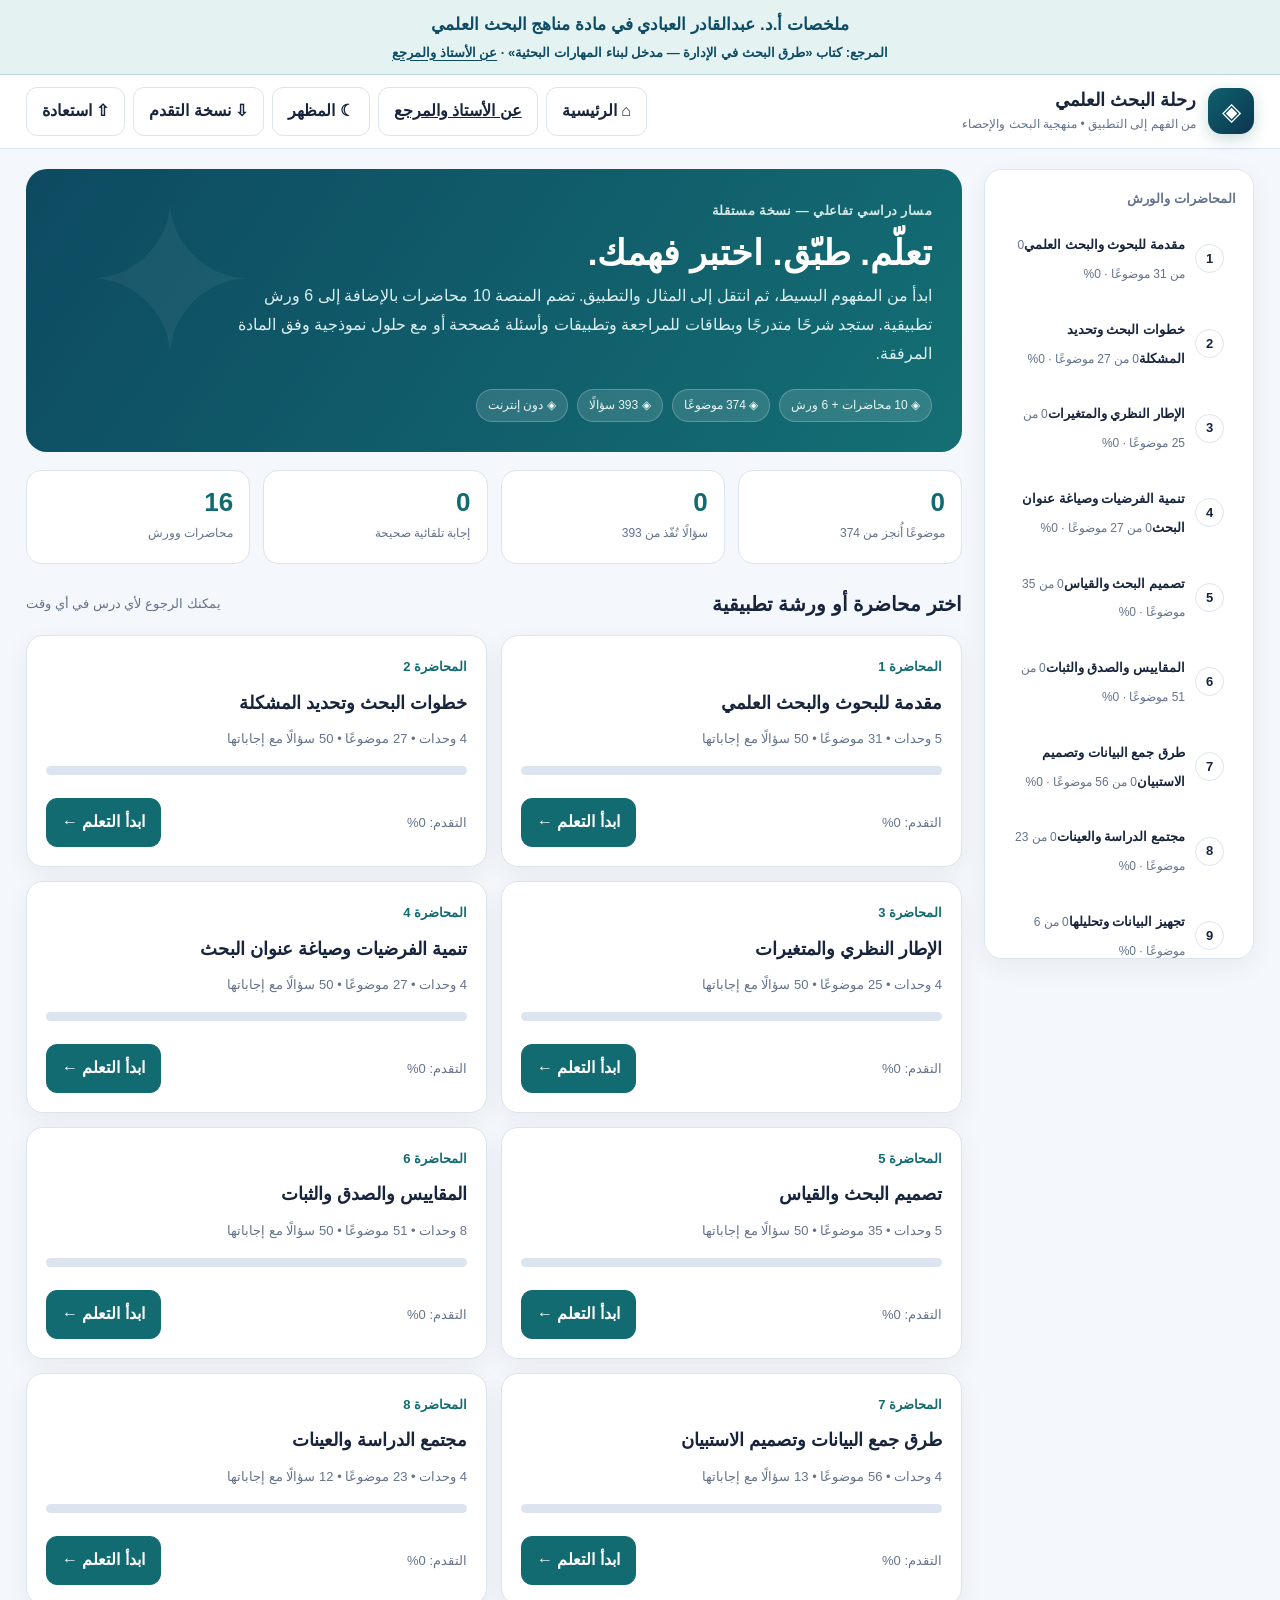
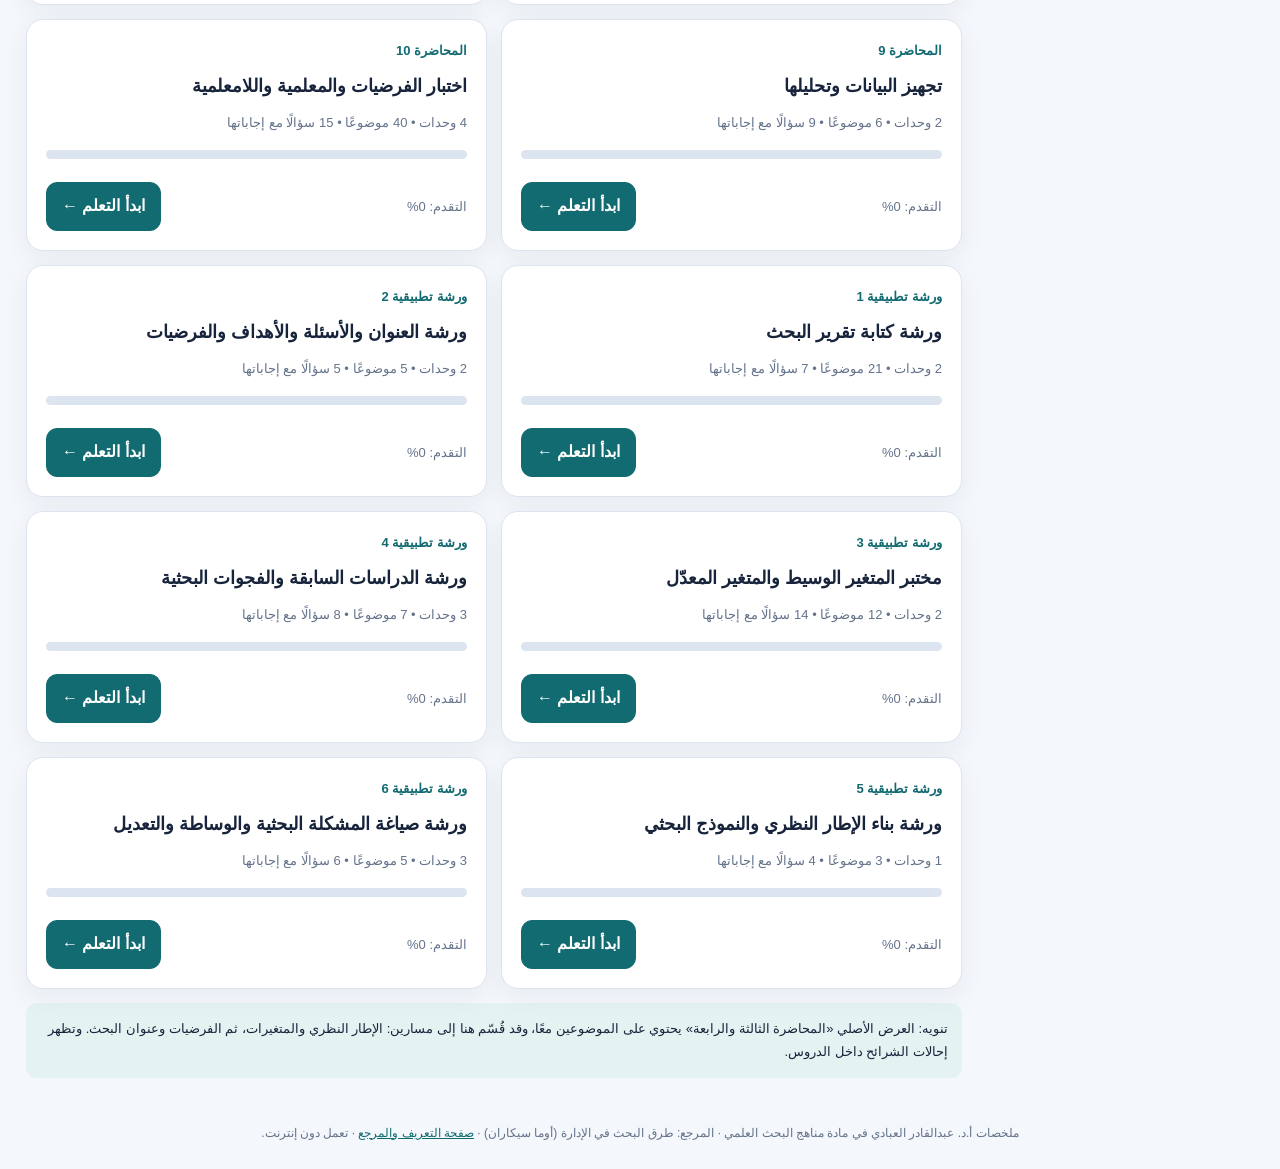
==== index.html @ 47e20164 "feat: add index.html academic credits and documentation" ====
<!DOCTYPE html>
<html lang="ar" dir="rtl">
<head>
<meta charset="UTF-8"/><meta name="viewport" content="width=device-width, initial-scale=1.0"/>
<meta name="color-scheme" content="light dark"/>
<title>ملخصات أ.د. عبدالقادر العبادي | مناهج البحث العلمي التفاعلية</title>
<!-- أنماط المنصة في ملف مستقل لتسهيل مراجعتها وتعديلها. -->
<link rel="stylesheet" href="assets/css/style.css"/>
</head>
<body>
<!-- نسبة المحتوى التعليمي للمحاضر لا تعني نسبة تأليف الكتاب إليه. -->
<div class="academic-ribbon">ملخصات أ.د. عبدالقادر العبادي في مادة مناهج البحث العلمي
<span>المرجع: كتاب «طرق البحث في الإدارة — مدخل لبناء المهارات البحثية» · <a href="about.html">عن الأستاذ والمرجع</a></span></div>
<header class="top"><div class="wrap"><div class="brand"><div class="logo">◈</div><div><strong>رحلة البحث العلمي</strong><div class="tiny">من الفهم إلى التطبيق • منهجية البحث والإحصاء</div></div></div><div class="topactions"><button class="btn hide-sm" data-action="dashboard">⌂ الرئيسية</button><a class="btn source-link" href="about.html">عن الأستاذ والمرجع</a><button class="btn" data-action="theme" id="themeButton">☾ المظهر</button><button class="btn hide-sm" data-action="export">⇩ نسخة التقدم</button><button class="btn hide-sm" data-action="import">⇧ استعادة</button><input type="file" id="progressUpload" accept=".json,application/json" hidden /></div></div></header>
<div class="wrap layout"><aside class="sidebar"><h3>المحاضرات والورش</h3><nav id="sideNav"></nav><details class="mobileCourseMenu"><summary>☰ اختر المحاضرة أو الورشة</summary><nav id="mobileNav"></nav></details><div class="notice" id="sideNote">يُحفظ تقدمك تلقائيًا على جهازك ما دامت بيانات المتصفح محفوظة.</div><div style="display:flex;gap:6px;flex-wrap:wrap;margin-top:10px"><button class="btn" style="padding:6px 9px;font-size:11px" data-action="export">⇩ تصدير التقدم</button><button class="btn" style="padding:6px 9px;font-size:11px" data-action="import">⇧ استعادة التقدم</button></div></aside><main id="app" class="scroll-top" aria-live="polite"></main></div>
<footer class="footer">ملخصات أ.د. عبدالقادر العبادي في مادة مناهج البحث العلمي · المرجع: طرق البحث في الإدارة (أوما سيكاران) · <a href="about.html">صفحة التعريف والمرجع</a> · تعمل دون إنترنت.</footer>
<!-- الترتيب مهم: تُحمّل بيانات المحاضرات قبل منطق الواجهة. -->
<script src="assets/js/course-data.js"></script>
<script src="assets/js/app.js"></script>
</body></html>
---- assets/css/style.css ----
/* تصميم RTL متجاوب. يتم استخدام متغيرات CSS لتعديل الألوان وتخطيط الأجهزة. */

:root { --bg:#f4f7fb; --paper:#ffffff; --ink:#17243c; --muted:#64738b; --edge:#dbe4ef; --brand:#126b71; --brand2:#0d4c64; --soft:#e4f2f2; --accent:#df9b42; --good:#136e54; --bad:#a33b3c; --shade:#f8fafc; --shadow:0 8px 26px rgba(34,58,92,.06); }
*{box-sizing:border-box}html{scroll-behavior:smooth} body{font-family:'Segoe UI',Tahoma,Arial,sans-serif;background:var(--bg);color:var(--ink);margin:0;line-height:1.8}body.dark{--bg:#101926;--paper:#172438;--ink:#edf3fc;--muted:#b0bed0;--edge:#34465b;--brand:#48b2a7;--brand2:#91cfd3;--soft:#1c3a43;--accent:#f3c171;--good:#70c4a2;--bad:#f49393;--shade:#1c2d42;--shadow:0 8px 26px rgba(0,0,0,.14)}button,input,select,textarea{font:inherit}button{cursor:pointer}a{color:var(--brand)}.wrap{max-width:1420px;margin:auto;padding:20px 26px}.top{background:var(--paper);border-bottom:1px solid var(--edge);position:sticky;top:0;z-index:30}.top .wrap{display:flex;justify-content:space-between;align-items:center;gap:16px;padding-top:12px;padding-bottom:12px}.brand{display:flex;align-items:center;gap:12px;min-width:0}.logo{border-radius:14px;width:46px;height:46px;display:grid;place-items:center;background:linear-gradient(135deg,#0e626f,#0d344f);color:white;font-size:25px;box-shadow:0 5px 16px rgba(9,90,95,.22)}.brand strong{display:block;font-size:18px;line-height:1.5}.tiny{color:var(--muted);font-size:12px}.topactions{display:flex;gap:8px;align-items:center;flex-wrap:wrap}.btn{border:1px solid var(--edge);background:var(--paper);color:var(--ink);border-radius:11px;padding:9px 15px;font-weight:650;transition:.15s}.btn:hover{border-color:var(--brand);transform:translateY(-1px)}.btn:focus-visible,.unitbtn:focus-visible,.navitem:focus-visible,.answer:focus-visible{outline:3px solid var(--accent);outline-offset:3px}.btn.primary{color:white;background:#126b71;border-color:#126b71}.btn.muted{background:var(--shade)}.btn.gold{background:#f4e4c7;color:#6b4d12;border-color:#e4c28a}.btn:disabled{opacity:.45;cursor:not-allowed;transform:none}.layout{display:grid;grid-template-columns:270px minmax(0,1fr);gap:22px;align-items:start}.sidebar{position:sticky;top:90px;max-height:calc(100vh - 110px);overflow:auto;background:var(--paper);border:1px solid var(--edge);border-radius:18px;padding:17px;box-shadow:var(--shadow)}.sidebar h3{font-size:13px;margin:0 0 8px;color:var(--muted)}.navitem{width:100%;display:flex;gap:10px;align-items:center;text-align:right;padding:11px;border:1px solid transparent;background:transparent;color:var(--ink);border-radius:12px;margin:3px 0}.navitem:hover{background:var(--shade)}.navitem.active{background:var(--soft);border-color:var(--edge)}.circle{width:29px;height:29px;border:1px solid var(--edge);border-radius:50%;display:grid;place-items:center;flex:0 0 29px;font-weight:750;font-size:13px}.navitem.active .circle{background:var(--brand);color:#fff}.name{font-size:13px;font-weight:700;line-height:1.5}.thinbar{height:6px;border-radius:100px;background:var(--edge);overflow:hidden;margin-top:5px}.thinbar > span{display:block;height:100%;background:var(--brand);border-radius:100px}.panel{background:var(--paper);border:1px solid var(--edge);border-radius:18px;padding:24px;box-shadow:var(--shadow)}.hero{background:linear-gradient(125deg,#0d4a61,#146f74);color:#fff;padding:30px;border-radius:21px;overflow:hidden;position:relative}.hero::after{content:'✦';font-size:210px;color:rgba(255,255,255,.055);position:absolute;left:6%;top:-75px;pointer-events:none}.hero h1{font-size:clamp(25px,3vw,35px);margin:6px 0 5px;line-height:1.4}.hero p{color:#dbeef0;max-width:700px;margin:5px 0 20px}.eyebrow{letter-spacing:.03em;color:#d3e8e6;font-size:13px;font-weight:700}.chips{display:flex;gap:9px;flex-wrap:wrap}.chip{display:inline-flex;gap:7px;align-items:center;border:1px solid var(--edge);padding:5px 11px;border-radius:100px;font-size:12px;color:var(--muted);background:var(--paper)}.hero .chip{color:#e9f6f5;background:rgba(255,255,255,.13);border-color:rgba(255,255,255,.22)}.metrics{display:grid;grid-template-columns:repeat(4,1fr);gap:13px;margin:18px 0}.metric{background:var(--paper);border:1px solid var(--edge);border-radius:15px;padding:16px}.metric strong{font-size:26px;display:block;line-height:1.2;color:var(--brand)}.metric span{color:var(--muted);font-size:12px}.sect{display:flex;justify-content:space-between;align-items:center;gap:10px;margin:22px 0 13px}.sect h2{font-size:20px;margin:0}.grid{display:grid;grid-template-columns:repeat(2,1fr);gap:14px}.course{border:1px solid var(--edge);background:var(--paper);border-radius:17px;padding:19px;display:flex;flex-direction:column;gap:8px;box-shadow:var(--shadow)}.course h3{font-size:18px;margin:0}.course .num{font-size:13px;font-weight:700;color:var(--brand)}.course p{font-size:13px;color:var(--muted);margin:0;flex:1}.course-foot{display:flex;justify-content:space-between;gap:8px;align-items:center}.muted{color:var(--muted)}.small{font-size:13px}.lessonhead{margin-bottom:17px}.lessonhead h1{font-size:29px;margin:5px 0}.lessonhead p{color:var(--muted);margin:4px 0}.tabs{display:flex;flex-wrap:wrap;gap:8px;margin-bottom:18px}.tab{padding:11px 19px;border-radius:13px;border:1px solid var(--edge);background:var(--paper);color:var(--ink);font-size:14px;font-weight:750}.tab.active{background:var(--brand);border-color:var(--brand);color:#fff}.subhead{font-size:18px;margin:0 0 10px}.units{display:flex;flex-wrap:wrap;gap:8px;margin-bottom:15px}.unitbtn{border-radius:12px;background:var(--paper);border:1px solid var(--edge);padding:9px 13px;text-align:right;color:var(--ink);font-size:12px;font-weight:650}.unitbtn.active{background:var(--soft);border-color:var(--brand)}.pill{font-size:11px;display:inline-block;border-radius:50px;padding:2px 9px;background:var(--shade);color:var(--muted)}.progressline{height:9px;background:var(--edge);overflow:hidden;border-radius:50px;margin:8px 0 15px}.progressline>div{height:100%;background:linear-gradient(90deg,#37a48b,#126b71);border-radius:50px}.lessonCard{padding:25px;border-radius:17px;border:1px solid var(--edge);background:var(--paper)}.lessonCard h2{font-size:25px;margin:8px 0 10px;line-height:1.5}.lessonCard p{font-size:16px;margin:12px 0}.phead{display:flex;align-items:center;justify-content:space-between;gap:12px}.source{color:var(--muted);font-size:12px}.callout{background:var(--soft);border-right:4px solid var(--brand);padding:17px;border-radius:11px;margin-top:19px}.callout strong{display:block;margin-bottom:5px}.callout p{margin:0;font-size:14px}.tableWrap{overflow:auto;max-width:100%;margin:17px 0;border-radius:12px;border:1px solid var(--edge)}table{width:100%;border-collapse:collapse;min-width:340px;font-size:14px}th,td{padding:10px 13px;border-bottom:1px solid var(--edge);text-align:right;vertical-align:top}th{background:var(--soft)}tr:last-child td{border-bottom:0}.stepfoot{display:flex;gap:8px;align-items:center;justify-content:space-between;margin-top:18px;flex-wrap:wrap}.learnNote{font-size:13px;background:var(--shade);border-radius:10px;padding:13px 15px;margin-top:14px;color:var(--muted)}.flash{min-height:260px;border:1px solid var(--brand);border-radius:17px;background:radial-gradient(ellipse at top,#e6f4f1,transparent 80%),var(--paper);display:flex;align-items:center;justify-content:center;text-align:center;flex-direction:column;gap:15px;padding:35px;cursor:pointer}.dark .flash{background:radial-gradient(ellipse at top,#1d4947,transparent 80%),var(--paper)}.flash h2{margin:0;font-size:25px}.flash p{font-size:16px;max-width:720px;margin:0}.flash .tiny{font-size:14px}.quiz-top{display:flex;justify-content:space-between;align-items:center;gap:13px;flex-wrap:wrap}.question{font-size:20px;font-weight:750;margin:12px 0 23px}.answers{display:grid;gap:10px}.answer{display:flex;gap:13px;align-items:center;text-align:right;padding:14px 18px;border-radius:12px;border:1px solid var(--edge);background:var(--paper);color:var(--ink);width:100%}.answer:hover:not(:disabled){border-color:var(--brand);background:var(--shade)}.answer.correct{border-color:var(--good);background:rgba(43,153,103,.1)}.answer.wrong{border-color:var(--bad);background:rgba(205,65,69,.08)}.answer:disabled{cursor:default}.answer .letter{border-radius:10px;background:var(--shade);font-weight:800;width:29px;height:29px;display:grid;place-items:center;flex:0 0 29px}.feedback{margin-top:17px;border:1px solid var(--edge);background:var(--shade);border-radius:13px;padding:17px}.feedback strong{display:block;margin-bottom:4px}.feedback p{margin:0;color:var(--muted)}.qaNav{display:flex;flex-wrap:wrap;gap:6px;margin:15px 0}.qnavbtn{border:1px solid var(--edge);background:var(--paper);border-radius:8px;width:35px;height:32px;color:var(--ink);font-size:12px}.qnavbtn.active{border-color:var(--brand);box-shadow:inset 0 0 0 1px var(--brand)}.qnavbtn.done{background:var(--soft)}.input{width:100%;border:1px solid var(--edge);border-radius:11px;padding:11px;background:var(--paper);color:var(--ink);outline-offset:2px}.field{margin:10px 0}.field label{font-weight:650;display:block;font-size:13px;margin-bottom:6px}.equation{background:var(--shade);padding:19px;border-radius:12px;direction:ltr;text-align:center;font-size:clamp(20px,3vw,28px);font-weight:750;color:var(--brand);font-family:Georgia,serif}.labgrid{display:grid;grid-template-columns:1fr 1fr;gap:15px}.diagram{display:flex;gap:9px;align-items:center;justify-content:center;flex-wrap:wrap;padding:17px}.node{border:2px solid var(--edge);background:var(--paper);border-radius:12px;padding:14px 17px;min-width:140px;text-align:center;font-weight:700}.arrow{font-size:27px;color:var(--brand)}.mini{font-size:12px;color:var(--muted)}.footer{padding:25px;text-align:center;color:var(--muted);font-size:12px}.notice{background:var(--soft);padding:14px;border-radius:11px;font-size:13px;margin-top:14px}.nowrap{white-space:nowrap}.check{color:var(--good);font-weight:800}.hide{display:none!important}.scroll-top{scroll-margin-top:95px}
@media(max-width:1000px){.layout{grid-template-columns:minmax(0,1fr);min-width:0}.sidebar{min-width:0}.sidebar nav{min-width:0;max-width:100%;width:100%}.sidebar{position:static;max-height:none;overflow:visible}.sidebar nav{display:flex;gap:7px;overflow:auto;padding-bottom:8px}.sidebar .navitem{min-width:185px;max-width:220px;flex:0 0 185px}.sidebar .notice{display:none}.sidebar .name{font-size:11px}.top .wrap{padding-right:16px;padding-left:16px}.wrap{padding:15px}.metrics{grid-template-columns:repeat(2,1fr)}}
@media(max-width:680px){.topactions .btn.hide-sm{display:none}.top .wrap{gap:8px}.brand strong{font-size:14px}.brand .tiny{font-size:10px}.logo{width:38px;height:38px;font-size:21px}.sidebar nav{display:flex}.grid{grid-template-columns:1fr}.metrics{grid-template-columns:repeat(2,1fr)}.labgrid{grid-template-columns:1fr}.panel{padding:16px}.hero{padding:22px}.lessonCard{padding:16px}.lessonCard h2{font-size:22px}.tabs{display:grid;grid-template-columns:repeat(2,1fr)}.tab{padding:9px;font-size:12px}.btn{padding:9px 11px;font-size:13px}.flash{padding:18px;min-height:230px}.flash h2{font-size:20px}}
@media print{.top,.sidebar,.tabs,.stepfoot,.qnavbtn,.btn,.footer{display:none!important}.layout{display:block}.panel,.lessonCard{box-shadow:none;border-color:#ccc}.wrap{max-width:100%}body{background:white;color:black}}
.mobileCourseMenu{display:none}@media(max-width:680px){.sidebar{padding:12px!important}.sidebar>h3,.sidebar>#sideNav,.sidebar>div{display:none!important}.mobileCourseMenu{display:block}.mobileCourseMenu summary{cursor:pointer;padding:11px 13px;background:var(--soft);border-radius:10px;font-weight:700}.mobileCourseMenu nav{display:grid!important;grid-template-columns:1fr!important;gap:4px;max-height:320px;overflow:auto!important;margin-top:7px}.mobileCourseMenu .navitem{min-width:0!important;max-width:none!important;flex:none!important;width:100%;padding:8px}.mobileCourseMenu .name{font-size:12px!important}.layout{gap:11px!important}.hero{padding:19px!important}}


/* نسبة الملخصات والمصدر الأكاديمي في شريط بارز. */
.academic-ribbon{background:#e4f2f2;color:#0d4c64;border-bottom:1px solid #bbdadd;padding:10px 26px;font-weight:800;text-align:center;font-size:clamp(13px,1.7vw,17px)}
.academic-ribbon span{font-weight:600;font-size:13px;display:block}
.academic-ribbon a{color:inherit;text-decoration:underline;text-underline-offset:3px}
.heroCredit{background:rgba(255,255,255,.12);border:1px solid rgba(255,255,255,.23);padding:12px 15px;border-radius:13px;font-size:16px;font-weight:800;margin:10px 0 18px;max-width:900px}
.heroCredit span{font-weight:600;font-size:13px;color:#f0f8f7}
.heroLink{color:#fff;text-decoration:underline;text-underline-offset:3px;font-size:13px}
.top .brand{flex:1}.source-link{white-space:nowrap}
@media(max-width:680px){.academic-ribbon{padding:9px 12px}.source-link{font-size:12px}.heroCredit{font-size:14px}}
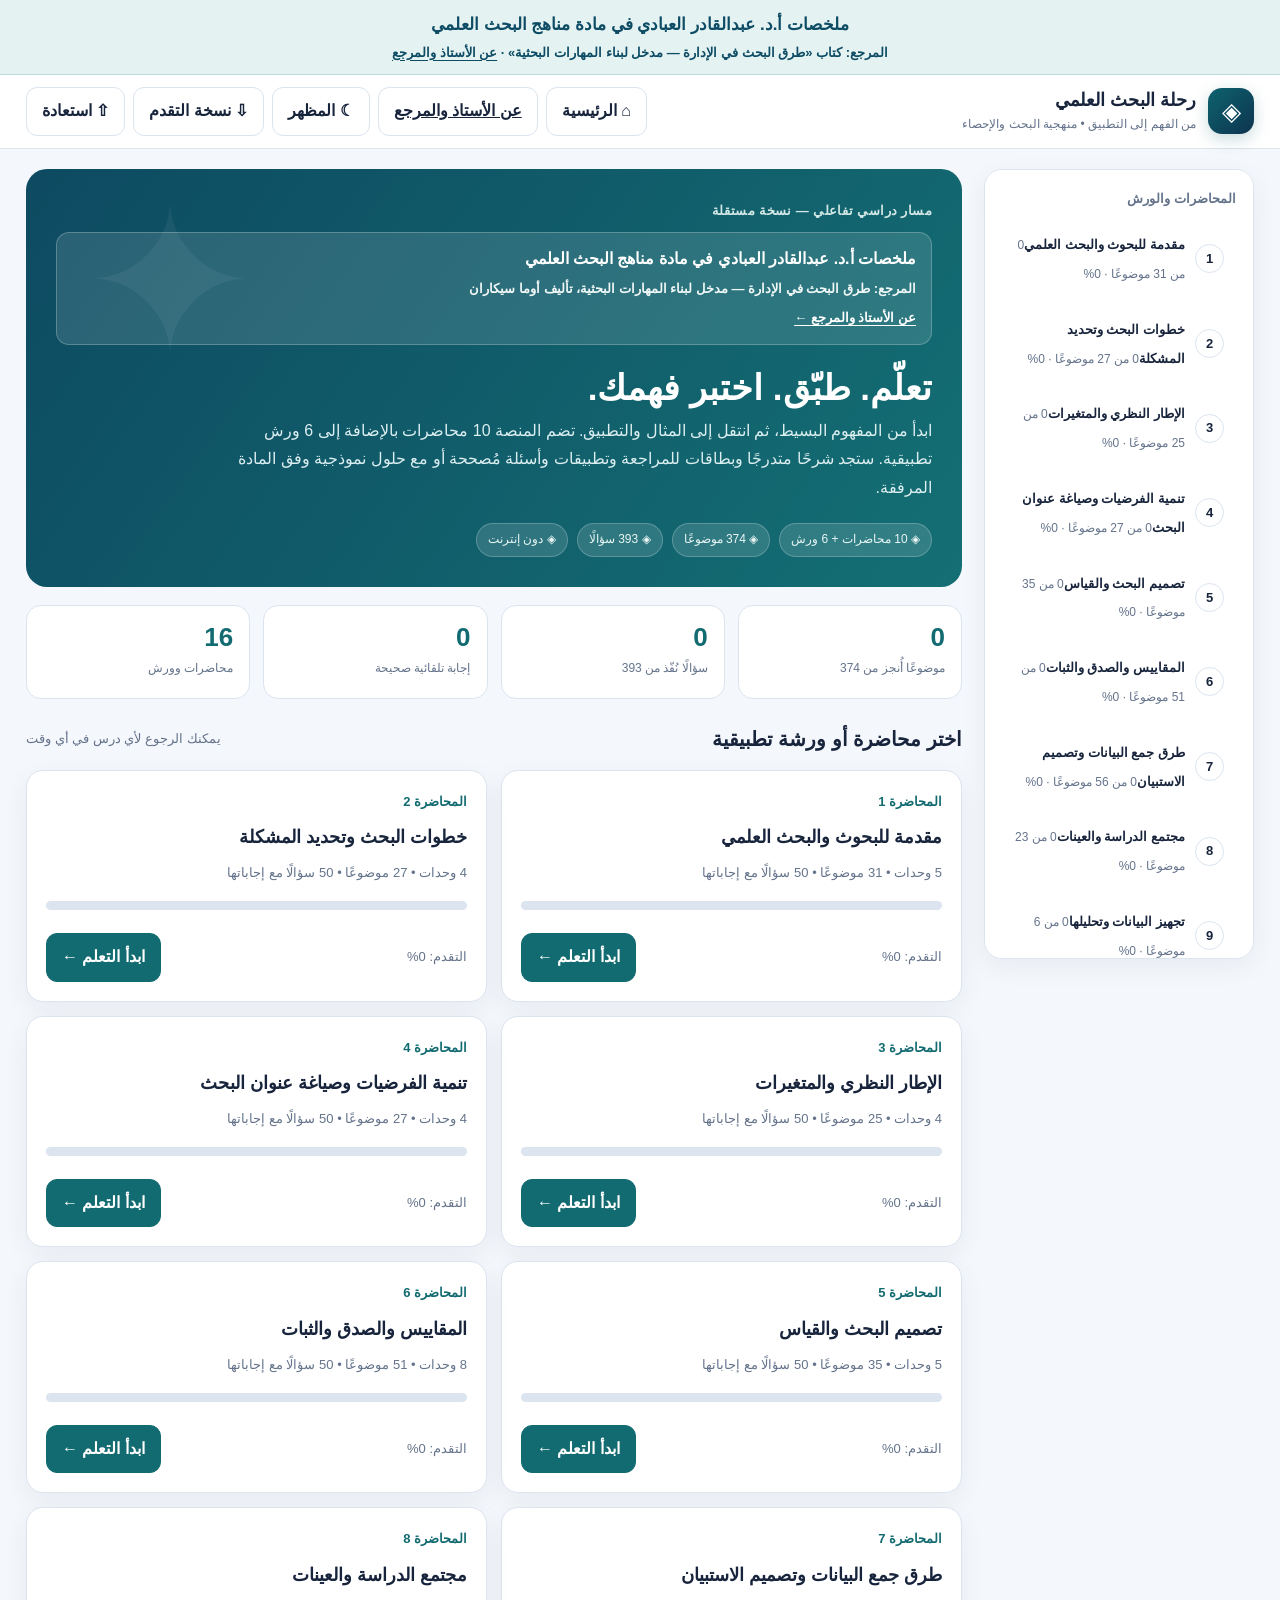
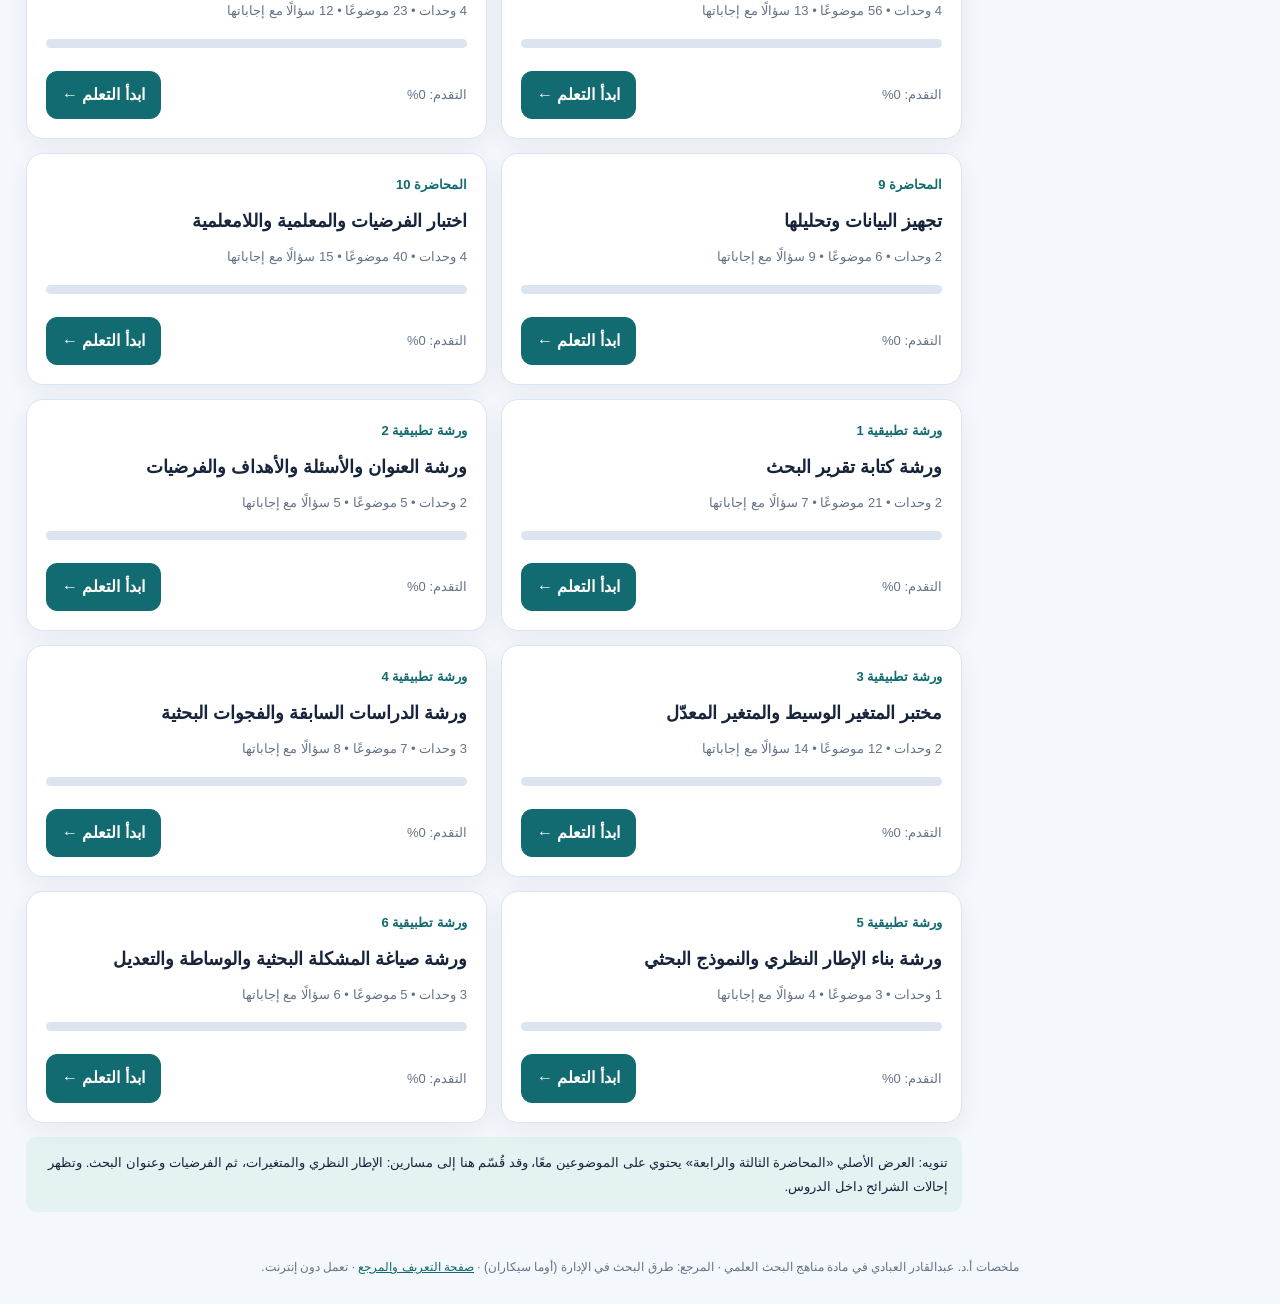
==== commit 7f5e9ff7: "fix: show mobile-friendly fallback and diagnose slow script loading" ====
--- a/index.html
+++ b/index.html
@@ -6,15 +6,33 @@
 <title>ملخصات أ.د. عبدالقادر العبادي | مناهج البحث العلمي التفاعلية</title>
 <!-- أنماط المنصة في ملف مستقل لتسهيل مراجعتها وتعديلها. -->
 <link rel="stylesheet" href="assets/css/style.css"/>
+<!-- فحص تشغيل خفيف: يعطي رسالة مفهومة إذا تعذر تحميل ملفات JavaScript على الهاتف. -->
+<script>
+(function(){
+  function notice(message) {
+    var box=document.getElementById('app');
+    if(!box || box.getAttribute('data-app-ready')==='yes') return;
+    box.innerHTML='<section style="max-width:720px;background:#fff;color:#183148;border:1px solid #d8e5e9;border-radius:16px;padding:24px;margin:20px auto;line-height:2"><h2 style="margin-top:0">تعذر تشغيل المحتوى التفاعلي</h2><p>'+message+'</p><p><a href="connection-test.html">اختبار اتصال GitHub Pages</a> · <a href="about.html">عن الأستاذ والمرجع</a></p><p style="font-size:13px">جرّب فتح الرابط في Chrome أو Safari مباشرةً، أو غيّر شبكة Wi-Fi/بيانات الهاتف. إذا ظهرت صفحة اختبار الاتصال، فالمشكلة غالبًا في تحميل JavaScript لا في الوصول للموقع.</p></section>';
+  }
+  window.courseLoadError=function(){notice('تعذر تحميل أحد ملفات المحاضرات أو البرنامج. تأكد من الاتصال ثم أعد فتح الصفحة.')};
+  window.addEventListener('error',function(event){
+    if(event.target && event.target.tagName==='SCRIPT') window.courseLoadError();
+  },true);
+  window.setTimeout(function(){
+    var app=document.getElementById('app');
+    if(app && app.getAttribute('data-app-ready')!=='yes') notice('الملفات التعليمية لم تكتمل خلال وقت مناسب. جرّب شبكة أخرى أو افتح اختبار الاتصال.');
+  },12000);
+})();
+</script>
 </head>
 <body>
 <!-- نسبة المحتوى التعليمي للمحاضر لا تعني نسبة تأليف الكتاب إليه. -->
 <div class="academic-ribbon">ملخصات أ.د. عبدالقادر العبادي في مادة مناهج البحث العلمي
 <span>المرجع: كتاب «طرق البحث في الإدارة — مدخل لبناء المهارات البحثية» · <a href="about.html">عن الأستاذ والمرجع</a></span></div>
 <header class="top"><div class="wrap"><div class="brand"><div class="logo">◈</div><div><strong>رحلة البحث العلمي</strong><div class="tiny">من الفهم إلى التطبيق • منهجية البحث والإحصاء</div></div></div><div class="topactions"><button class="btn hide-sm" data-action="dashboard">⌂ الرئيسية</button><a class="btn source-link" href="about.html">عن الأستاذ والمرجع</a><button class="btn" data-action="theme" id="themeButton">☾ المظهر</button><button class="btn hide-sm" data-action="export">⇩ نسخة التقدم</button><button class="btn hide-sm" data-action="import">⇧ استعادة</button><input type="file" id="progressUpload" accept=".json,application/json" hidden /></div></div></header>
-<div class="wrap layout"><aside class="sidebar"><h3>المحاضرات والورش</h3><nav id="sideNav"></nav><details class="mobileCourseMenu"><summary>☰ اختر المحاضرة أو الورشة</summary><nav id="mobileNav"></nav></details><div class="notice" id="sideNote">يُحفظ تقدمك تلقائيًا على جهازك ما دامت بيانات المتصفح محفوظة.</div><div style="display:flex;gap:6px;flex-wrap:wrap;margin-top:10px"><button class="btn" style="padding:6px 9px;font-size:11px" data-action="export">⇩ تصدير التقدم</button><button class="btn" style="padding:6px 9px;font-size:11px" data-action="import">⇧ استعادة التقدم</button></div></aside><main id="app" class="scroll-top" aria-live="polite"></main></div>
+<div class="wrap layout"><aside class="sidebar"><h3>المحاضرات والورش</h3><nav id="sideNav"></nav><details class="mobileCourseMenu"><summary>☰ اختر المحاضرة أو الورشة</summary><nav id="mobileNav"></nav></details><div class="notice" id="sideNote">يُحفظ تقدمك تلقائيًا على جهازك ما دامت بيانات المتصفح محفوظة.</div><div style="display:flex;gap:6px;flex-wrap:wrap;margin-top:10px"><button class="btn" style="padding:6px 9px;font-size:11px" data-action="export">⇩ تصدير التقدم</button><button class="btn" style="padding:6px 9px;font-size:11px" data-action="import">⇧ استعادة التقدم</button></div></aside><main id="app" class="scroll-top" aria-live="polite"><section class="panel" style="margin-top:12px"><h2>منصة مناهج البحث العلمي</h2><p>جار تجهيز المحتوى التفاعلي للمحاضرات العشر والورش الست.</p><p class="small">إذا لم تظهر الدروس، <a href="connection-test.html">افتح اختبار اتصال الموقع</a> للتأكد من إمكانية الوصول إلى GitHub Pages من هاتفك.</p></section></main></div>
 <footer class="footer">ملخصات أ.د. عبدالقادر العبادي في مادة مناهج البحث العلمي · المرجع: طرق البحث في الإدارة (أوما سيكاران) · <a href="about.html">صفحة التعريف والمرجع</a> · تعمل دون إنترنت.</footer>
 <!-- الترتيب مهم: تُحمّل بيانات المحاضرات قبل منطق الواجهة. -->
-<script src="assets/js/course-data.js"></script>
-<script src="assets/js/app.js"></script>
+<script src="assets/js/course-data.js" defer onerror="window.courseLoadError()"></script>
+<script src="assets/js/app.js" defer onerror="window.courseLoadError()"></script>
 </body></html>
